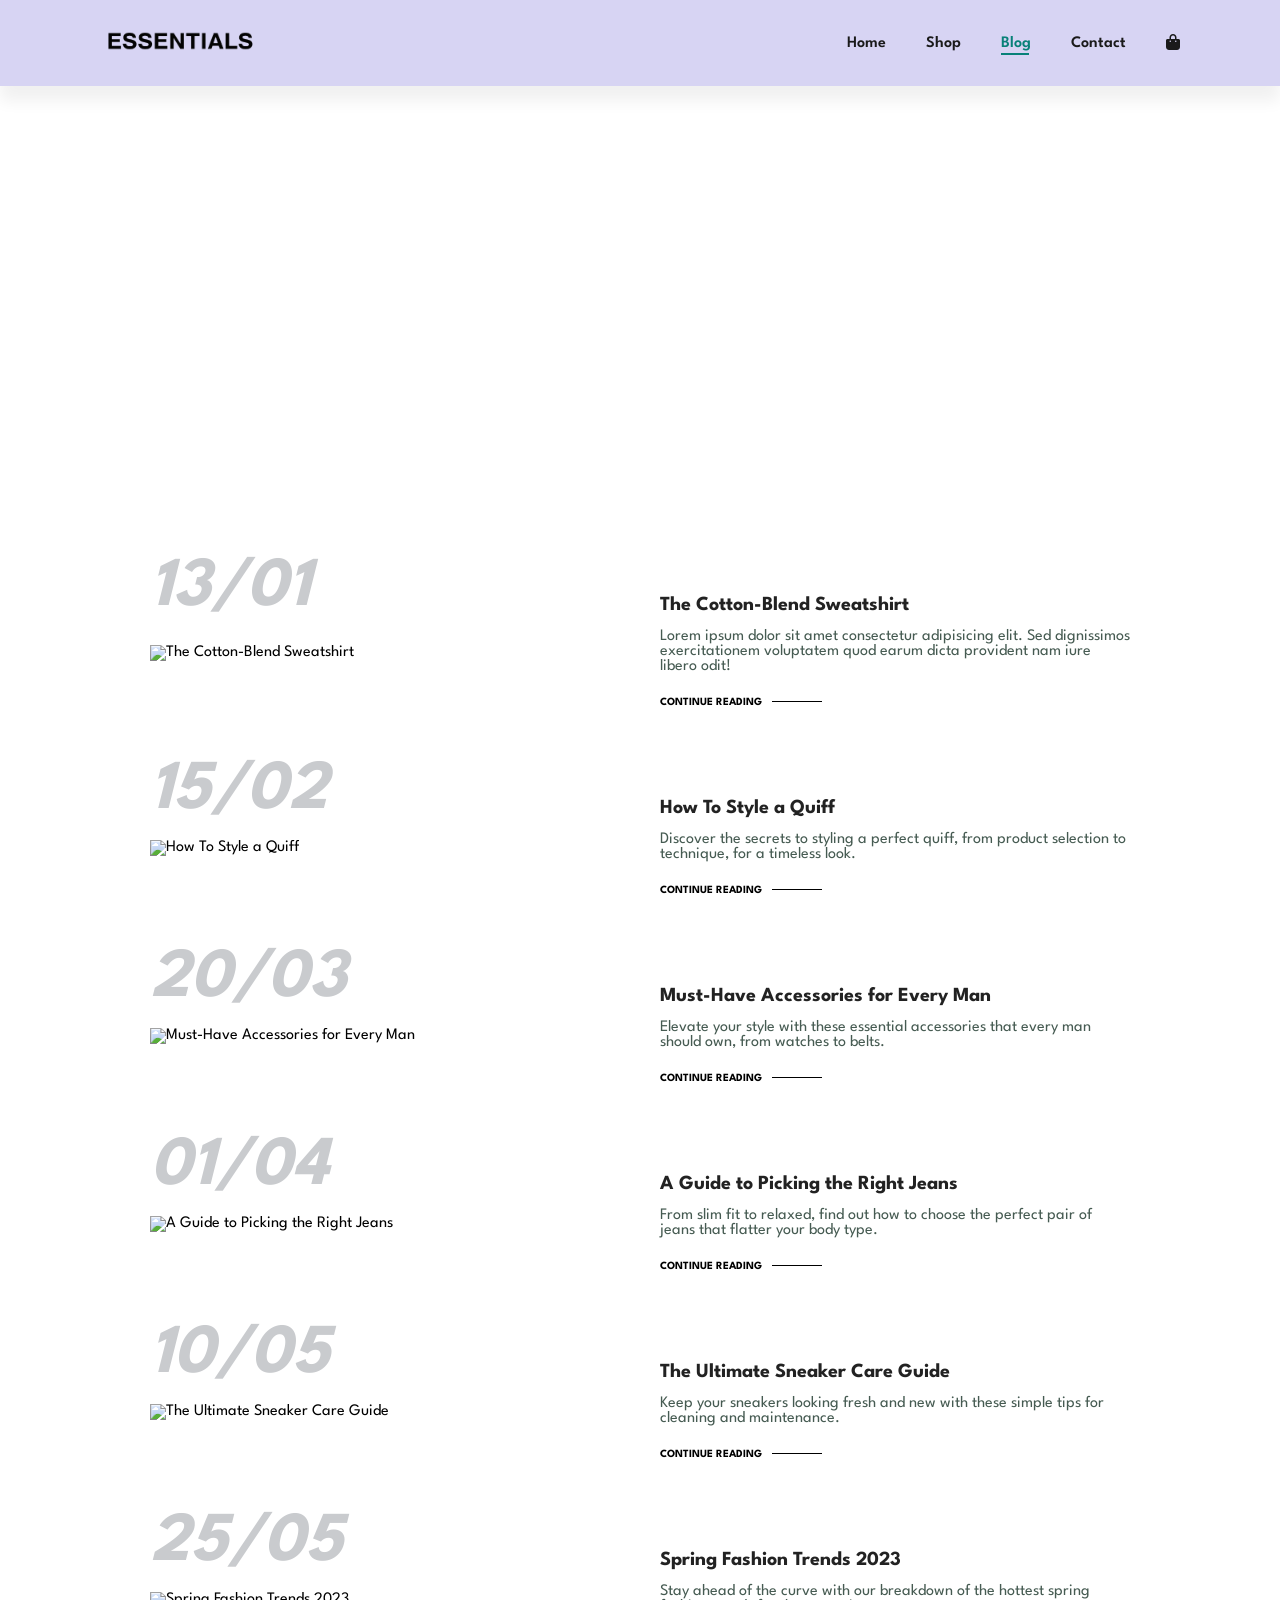
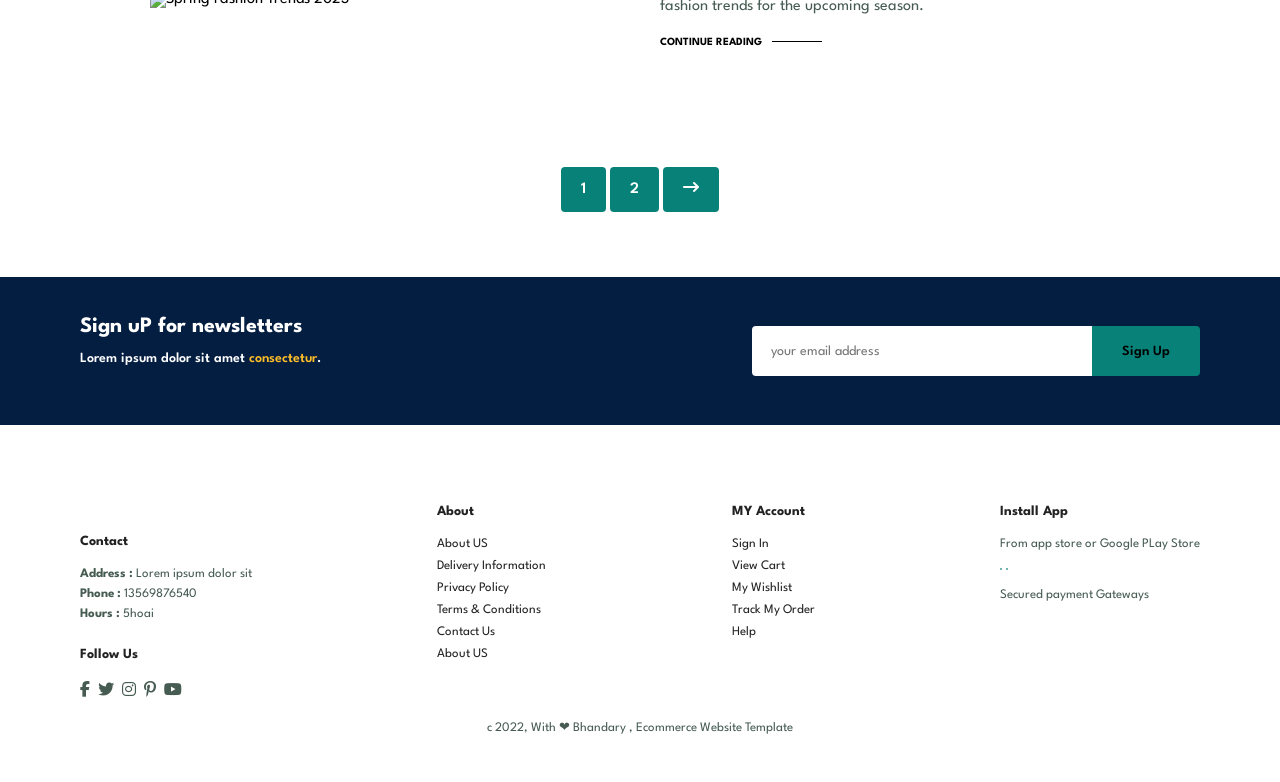
==== blog.html @ 312e74ff "Add files via upload" ====
<!DOCTYPE html>
<html lang="en">
<head>
    <meta charset="UTF-8">
    <meta http-equiv="X-UA-Compatible" content="IE=edge">
    <meta name="viewport" content="width=device-width, initial-scale=1.0">
    <title>Ecommerce Website</title>
    

    <link rel="stylesheet" href="https://cdnjs.cloudflare.com/ajax/libs/font-awesome/6.2.0/css/all.min.css" />
    <link rel="stylesheet" href="style.css">
    <script>
    // Initialize the digitalData object and its main sub-objects
    window.digitalData = window.digitalData || {};
    window.digitalData.page = window.digitalData.page || {};
    window.digitalData.page.pageInfo = window.digitalData.page.pageInfo || {};
    window.digitalData.product = window.digitalData.product || {};
    window.digitalData.transaction = window.digitalData.transaction || {};
    window.digitalData.form = window.digitalData.form || {};
    window.digitalData.event = window.digitalData.event || []; // For custom event tracking
    </script>
    <script>
    window.digitalData.page.pageInfo.pageCategory = 'Blog Page';
    window.digitalData.page.pageInfo.pageName = 'Blog: Article List';
    </script>
</head>

<body>
    <section id="header">
        <a href="./index.html"><img src="./Essentials Logo.png" class="logo" alt=""  width="200"></a>

        <div>
            <ul id="navbar">
                <a href="#" id="close"><i class='fa fa-close'></i></a>
                <li><a href="index.html">Home</a></li>
                <li><a href="shop.html">Shop</a></li>
                <li><a class="active" href="blog.html">Blog</a></li>
                <li><a href="contact.html">Contact</a></li>
                <li id="lg-bag"><a href="cart.html"><i class="fa fa-shopping-bag" aria-hidden="true"></i></a></li>
            </ul>
        </div>
        <div id="mobile">
            <a href="cart.html"><i class="fa fa-shopping-bag" aria-hidden="true"></i></a>
            <i id="bar" class="fa fa-bars" aria-hidden="true"></i>      
                 
        </div>
    </section>

    <section id="page-header" class="blog-header">
        <h2>#Read More</h2>
        <p>READ MORE Lorem ipsum dolor sit amet consectetu</p>
        <a href="#" class="to-top">
            <i class="fas fa-chevron-up"></i>
        </a>
    </section>
    <section id="blog" class="section-p1">
        <div id="blog-container">
            </div>
    </section>
   
    <section id="pagination" class="section-p1">
        <a href="#">1</a>
        <a href="#">2</a>
        <a href="#"><i class="fa fa-long-arrow-right" aria-hidden="true"></i></a>
    </section>

    <section id="newsletter" class="section-p1 section-m1">
        <div class="newstext">
            <h4>Sign uP for newsletters</h4>
            <p>Lorem ipsum dolor sit amet <span>consectetur</span>.</p>
        </div>
        <div class="form">
            <input type="text" placeholder="your email address">
            <button class="normal">Sign Up</button>
        </div>
    </section>

   <footer class="section-p1">
    <div class="col">
        <img class="logo" src="img/logo.png" alt="">
        <h4>Contact</h4>
        <p><strong>Address :</strong> Lorem ipsum dolor sit</p>
        <p><strong>Phone :</strong> 13569876540</p>
        <p><strong>Hours :</strong> 5hoai</p>
        <div class="follow">
            <h4>Follow Us</h4>
            <div class="icon">
                <i class="fab fa-facebook-f"></i>
                <i class="fab fa-twitter"></i>
                <i class="fab fa-instagram"></i>
                <i class="fab fa-pinterest-p"></i>
                <i class="fab fa-youtube"></i>
            </div>
        </div>
    </div>

    <div class="col">
        <h4>About</h4>
        <a href="#">About US</a>
        <a href="#">Delivery Information</a>
        <a href="#">Privacy Policy</a>
        <a href="#">Terms & Conditions</a>
        <a href="#">Contact Us</a>
        <a href="#">About US</a>
    </div>

    <div class="col">
        <h4>MY Account</h4>
        <a href="#">Sign In</a>
        <a href="#">View Cart</a>
        <a href="#">My Wishlist</a>
        <a href="#">Track My Order</a>
        <a href="#">Help</a>
    </div>


    <div class="col install">
        <h4>Install App</h4>
        <p>From app store or Google PLay Store</p>
        <div class="row">
            <img src="img/pay/app.jpg" alt="">
            <img src="img/pay/play.jpg" alt="">
        </div>
        <p>Secured payment Gateways</p>
        <img src="img/pay/pay.png" alt="">
    </div>

    <div class="copyright">
        <p>c 2022, With ❤ Bhandary ,  Ecommerce Website Template</p>
    </div>

   </footer>

    <script src="script.js"></script>
</body>
</html>
---- style.css ----
@import url("https://fonts.googleapis.com/css2?family=Spartan:wght@100;200;300;400;500;600;700;800;900&display=swap");
* {
  margin: 0;
  padding: 0;
  box-sizing: border-box;
  font-family: "Spartan", sans-serif;
}

html {
  scroll-behavior: smooth;
}

h1 {
  font-size: 50px;
  line-height: 64px;
  color: #222;
}

h2 {
  font-size: 46px;
  line-height: 54px;
  color: #222;
}

h4 {
  font-size: 20px;
  color: #222;
}

h6 {
  font-weight: 700;
  font-size: 12px;
}

p {
  font-size: 16px;
  color: #465b52;
  margin: 15px 0 20px 0;
}

.section-p1 {
  padding: 40px 80px;
}

.section-m1 {
  margin: 40px 0;
}

button.normal {
  font-size: 14px;
  font-weight: 600;
  padding: 15px 30px;
  color: #000;
  background-color: #fff;
  border-radius: 4px;
  cursor: pointer;
  border: none;
  outline: none;
  transition: 0.2s;
}

button.white {
  font-size: 13px;
  font-weight: 600;
  padding: 11px 18px;
  color: #ffff;
  background-color: transparent;
  cursor: pointer;
  border: 1px solid #fff;
  outline: none;
  transition: 0.2s;
}

body {
  width: 100%;
}

/* Header Start*/

#header {
  display: flex;
  align-items: center;
  justify-content: space-between;
  padding: 20px 80px;
  background: #d7d4f3;
  box-shadow: 0 15px 15px rgba(0, 0, 0, 0.06);
  z-index: 999;
  position: sticky;
  top: 0;
  left: 0;
}

#navbar {
  display: flex;
  align-items: center;
  justify-content: center;
}

#navbar li {
  list-style: none;
  padding: 0 20px;
  position: relative;
}
#navbar li a {
  text-decoration: none;
  font-size: 16px;
  font-weight: 600;
  color: #1a1a1a;
  transition: 0.3s ease;
}

#navbar li a:hover,
#navbar li a.active {
  color: #088178;
}

#navbar li a.active::after,
#navbar li a:hover::after {
  content: "";
  width: 40%;
  height: 2px;
  background-color: #088178;
  position: absolute;
  bottom: -4px;
  left: 20px;
}

#mobile {
  display: none;
  align-items: center;
}

#close {
  display: none;
}

/* Home Page*/

/* Add these styles to your style.css file */

#hero-video {
    position: relative; /* Allows child elements to be positioned relative to this section */
    width: 100%;
    height: 100vh; /* Make it full viewport height */
    overflow: hidden; /* Hide any overflow from the video */
    display: flex; /* Use flexbox to center content */
    align-items: center; /* Center content vertically */
    justify-content: center; /* Center content horizontally */
    text-align: center; /* Center text within the content div */
    color: #fff; /* Example: text color over video */
}

#banner-video {
    position: absolute;
    top: 0;
    left: 0;
    width: 100%;
    height: 100%;
    object-fit: cover; /* This is key: scales the video to cover the entire container */
    z-index: -1; /* Puts the video behind the content */
}

.hero-content {
    position: relative; /* Ensure content is on top of the video */
    z-index: 1; /* Bring content forward */
    /* Add padding if needed to prevent content from touching edges on smaller screens */
    padding: 20px; 
}

/* You will likely need to adjust existing styles for h1, h2, h4, p, button, .to-top 
   that were previously applied to #hero to now apply to .hero-content or its children.
   For example, if #hero h2 had specific styles, you might need to change it to .hero-content h2.
*/

/* Example adjustments for text if needed for visibility over video */
#hero-video h4 {
    color: #fff; /* Ensure text is visible over the video */
    font-size: 20px; /* Example adjustment */
}

#hero-video h2 {
    color: #fff;
    font-size: 45px; /* Example adjustment */
}

#hero-video h1 {
    color: #088178; /* Example specific color for H1 */
    font-size: 50px; /* Example adjustment */
}

#hero-video p {
    color: #fff;
    font-size: 18px;
}

#hero-video button {
    /* Ensure your button styles are appropriate for the video background */
    background-color: #088178; /* Example background for the button */
    color: #fff;
    border: none;
    padding: 15px 30px;
    font-size: 16px;
    cursor: pointer;
}

/* Also adjust for the 'to-top' link if its position was relative to #hero */
#hero-video .to-top {
    position: absolute; /* Or relative, depending on desired behavior */
    bottom: 20px; /* Example positioning */
    right: 20px;
    z-index: 2; /* Ensure it's above other content if needed */
    color: #fff; /* Make sure it's visible */
}

/* Consider adding a transparent overlay to the video to improve text readability */
#hero-video::before {
    content: '';
    position: absolute;
    top: 0;
    left: 0;
    width: 100%;
    height: 100%;
    background: rgba(0, 0, 0, 0.4); /* Darkens the video slightly */
    z-index: 0; /* Between video and content */
}

#hero {
  background-image: url("img/hero4.png");
  height: 90vh;
  width: 100%;
  background-size: cover;
  background-position: top 25% right 0;
  padding: 0 80px;
  display: flex;
  flex-direction: column;
  align-items: flex-start;
  justify-content: center;
}

#hero h4 {
  padding-bottom: 15px;
}

#hero h1 {
  color: #088178;
}

#hero button {
  background-image: url("img/button.png");
  background-color: transparent;
  color: #088178;
  border: 0;
  padding: 14px 80px 14px 65px;
  background-repeat: no-repeat;
  cursor: pointer;
  font-weight: 700;
  font-size: 15px;
}

.to-top {
  background: rgb(219, 45, 45);
  position: fixed;
  bottom: 16px;
  right: 29px;
  width: 50px;
  height: 50px;
  border-radius: 50%;
  display: flex;
  align-items: center;
  justify-content: center;
  align-items: center;
  font-size: 32px;
  color: #1f1f1f;
  text-decoration: none;
  opacity: 0;
  pointer-events: none;
  transition: all 0.4s;
}

.to-top.active {
  bottom: 32px;
  pointer-events: auto;
  opacity: 1;
}

.to-top--title {
  width: inherit;
  font-weight: bolder;
  font-size: 0.6rem;
  text-align: center;
  color: inherit;
  margin: auto;
}

.to-top--title:hover {
  transform: scale(1.1);
}

#feature {
  display: flex;
  align-items: center;
  justify-content: space-between;
  flex-wrap: wrap;
}

#feature .fe-box {
  width: 180px;
  text-align: center;
  padding: 25px 15px;
  box-shadow: 20px 20px 34px rgba(0, 0, 0, 0.03);
  border: 1px solid #cce7d0;
  border-radius: 4px;
  margin: 15px 0;
}

#feature .fe-box:hover {
  box-shadow: 10px 10px 54px rgba(70, 62, 221, 0.1);
}
#feature .fe-box img {
  width: 100%;
  margin-bottom: 10px;
}

#feature .fe-box h6 {
  display: inline-block;
  padding: 9px 8px 6px 8px;
  line-height: 1;
  border-radius: 4px;
  color: #fff;
  background-color: #79b5bd;
}

#feature .fe-box:nth-child(2) h6 {
  background-color: #a76186;
}

#feature .fe-box:nth-child(3) h6 {
  background-color: #98b46b;
}

#feature .fe-box:nth-child(4) h6 {
  background-color:  #7db0d3;
}

#feature .fe-box:nth-child(5) h6 {
  background-color: #a697be;
}

#feature .fe-box:nth-child(6) h6 {
  background-color: #d4a187;
}

#product1 {
  text-align: center;
}

#product1 .pro-container {
  display: flex;
  justify-content: space-between;
  padding-top: 20px;
  flex-wrap: wrap;
}

#product1 .pro {
  width: 23%;
  min-width: 250px;
  padding: 10px 12px;
  border: 1px solid #cce7d0;
  border-radius: 25px;
  cursor: pointer;
  box-shadow: 20px 20px 30px rgba(0, 0, 0, 0.02);
  margin: 15px 0;
  transition: 0.2s ease;
  position: relative;
}

#product1 .pro:hover {
  width: 23%;
  min-width: 250px;
  padding: 10px 12px;
  border: 1px solid #cce7d0;
  border-radius: 25px;
  cursor: pointer;
  margin: 15px 0;
  transition: 0.2s ease;
  box-shadow: 20px 20px 30px rgba(0, 0, 0, 0.06);
}

#product1 .pro img {
  width: 100%;
  border-radius: 20px;
}

#product1 .pro .des {
  text-align: start;
  padding: 10px 0;
}

#product1 .pro .des span {
  color: #27278f;
  font-size: 12px;
}

#product1 .pro .des h5 {
  padding-top: 7px;
  color: #1a1a1a;
  font-size: 14px;
}

#product1 .pro .des i {
  font-size: 12px;
  color: rgb(243, 181, 25);
}

#product1 .pro .des h4 {
  padding-top: 7px;
  font-size: 15px;
  font-weight: 700;
  color: #088178;
}

#product1 .pro .cart {
  width: 40px;
  height: 40px;
  line-height: 40px;
  border-radius: 50px;
  background-color: e8f6ea;
  font-weight: 500;
  color: #088178;
  border: 1px solid #cce7d0;
  position: absolute;
  bottom: 20px;
  right: 10px;
}

#banner {
  display: flex;
  flex-direction: column;
  justify-content: center;
  align-items: center;
  text-align: center;
  background-image: url(img/banner/b2.jpg);
  width: 100%;
  height: 40vh;
  background-size: cover;
  background-position: center;
}

#banner h4 {
  color: #fff;
  font-size: 16px;
}

#banner h2 {
  color: #fff;
  font-size: 30px;
  padding: 10px 0;
}

#banner h2 span {
  color: red;
}

#banner button:hover {
  background-color: #088178;
  color: #fff;
}

#sm-banner {
  display: flex;
  justify-content: space-between;
  flex-wrap: wrap;
}
#sm-banner .banner-box {
  display: flex;
  flex-direction: column;
  justify-content: center;
  align-items: flex-start;
  background-image: url(img/banner/b17.jpg);
  min-width: 600px;
  height: 50vh;
  background-size: cover;
  background-position: center;
  padding: 30px;
  position: relative;
}

#sm-banner .banner-box2 {
  background-image: url(img/banner/b10.jpg);
}

#sm-banner h4 {
  color: #fff;
  font-size: 20px;
  font-weight: 300;
}

#sm-banner h2 {
  color: #fff;
  font-size: 28px;
  font-weight: 800;
}

#sm-banner span {
  color: #fff;
  font-size: 14px;
  font-weight: 500;
  padding-bottom: 15px;
}

#sm-banner .banner-box:hover button {
  background-color: #088178;
  border: 1px solid #088178;
}

#banner3 {
  display: flex;
  justify-content: space-between;
  flex-wrap: wrap;
  padding: 0 80px;
}

#banner3 .banner-box {
  display: flex;
  flex-direction: column;
  justify-content: center;
  align-items: flex-start;
  background-image: url(img/banner/b7.jpg);
  min-width: 30%;
  height: 30vh;
  background-size: cover;
  background-position: center;
  padding: 20px;
  margin-bottom: 20px;
}

#banner3 .banner-box2 {
  background-image: url(img/banner/b4.jpg);
}

#banner3 .banner-box3 {
  background-image: url(img/banner/b18.jpg);
}

#banner3 h2 {
  color: #fff;
  font-weight: 900;
  font-size: 22px;
}

#banner3 h3 {
  color: #ec544e;
  font-weight: 800;
  font-size: 15px;
}

#newsletter {
  display: flex;
  justify-content: space-between;
  flex-wrap: wrap;
  align-items: center;
  background-image: url("img/banner/b14.png");
  background-repeat: no-repeat;
  background-position: 20% 30%;
  background-color: #041e42;
}

#newsletter h4 {
  font-size: 22px;
  font-weight: 700;
  color: #fff;
}

#newsletter p {
  font-size: 14px;
  font-weight: 600;
  color: #fff;
}

#newsletter p span {
  color: #ffbd27;
}
#newsletter .form {
  display: flex;
  width: 40%;
}

#newsletter input {
  height: 3.125rem;
  padding: 0 1.25em;
  font-size: 14px;
  width: 100%;
  border: 1px solid transparent;
  border-radius: 4px;
  outline: none;
  border-top-right-radius: 0;
  border-bottom-right-radius: 0;
}

#newsletter button {
  background-color: #088178;
  color: #000;
  white-space: nowrap;
  border-top-left-radius: 0;
  border-bottom-left-radius: 0;
}

footer {
  display: flex;
  flex-wrap: wrap;
  justify-content: space-between;
}

footer .col {
  display: flex;
  flex-direction: column;
  align-items: flex-start;
  margin-bottom: 20px;
}

footer .logo {
  margin-bottom: 30px;
}

footer h4 {
  font-size: 14px;
  padding-bottom: 20px;
}

footer p {
  font-size: 13px;
  margin: 0 0 8px 0;
  /* border: 4px solid blue; */
}

footer a {
  font-size: 13px;
  text-decoration: none;
  color: #222;
  margin-bottom: 10px;
}

footer p .fa {
  /* margin-top: 12px; */
  /* border: 2px solid red; */
  font-size: 1.1rem;
  align-self: flex-start;
  color: #088178;
  margin-right: 10px;
  margin: 5px;
}

footer .follow {
  margin-top: 20px;
}

footer .follow i {
  color: #465b52;
  padding-right: 4px;
  cursor: pointer;
}

footer .install .row img {
  border: 1px solid #088178;
  border-radius: 6px;
  cursor: pointer;
}

footer .install img {
  margin: 10px 0 15px 0;
  cursor: pointer;
}

footer .follow i:hover,
footer a:hover {
  color: #088178;
}

footer .copyright {
  width: 100%;
  text-align: center;
}

/* Shop Page*/
#page-header {
  background-image: url(img/banner/b1.jpg);
  width: 100%;
  height: 40vh;
  background-size: cover;
  display: flex;
  text-align: center;
  justify-content: center;
  flex-direction: column;
  padding: 14px;
}

#page-header h2,
#page-header p {
  color: #fff;
}

#pagination {
  text-align: center;
}

#pagination a {
  text-decoration: none;
  background-color: #088178;
  padding: 15px 20px;
  border-radius: 4px;
  color: #fff;
  font-weight: 600;
}

#pagination a i {
  font-size: 16px;
  font-weight: 600;
}

/* Single Product*/

#prodetails {
  display: flex;
  margin-top: 20px;
}
#prodetails .single-pro-details {
  width: 50%;
  padding-top: 30px;
}

#prodetails .single-pro-details h4 {
  padding: 40px 0 20px 0;
}

#prodetails .single-pro-details h2 {
  font-size: 20px;
}
#prodetails .single-pro-details select {
  display: block;
  padding: 5px 10px;
  margin-bottom: 10px;
}

#prodetails .single-pro-details input {
  width: 50px;
  height: 47px;
  padding-left: 10px;
  font-size: 16px;
  margin-right: 10px;
}

#prodetails .single-pro-details button {
  background-color: #088178;
  color: #fff;
}

#prodetails .single-pro-details input:focus {
  outline: none;
}

#prodetails .single-pro-details span {
  line-height: 25px;
}

#prodetails .single-pro-image {
  width: 40%;
  margin-right: 50px;
}

.small-img-group {
  display: flex;
  justify-content: space-between;
}

.small-img-col {
  flex-basis: 24%;
  cursor: pointer;
}

/* Blog page*/

#page-header.blog-header {
  background-image: url(img/banner/b19.jpg);
}

#blog {
  padding: 150px 150px 0 150px;
}

#blog .blog-box {
  display: flex;
  align-items: center;
  width: 100%;
  position: relative;
  padding-bottom: 90px;
}

#blog .blog-img {
  width: 50%;
  margin-right: 40px;
}

#blog img {
  width: 100%;
  height: 300px;
  object-fit: cover;
}

#blog .blog-details {
  width: 50%;
}

#blog .blog-details a {
  text-decoration: none;
  font-size: 11px;
  color: #000;
  font-weight: 700;
  position: relative;
  transition: 0.3s;
}

#blog .blog-details a::after {
  content: "";
  height: 1px;
  width: 50px;
  background-color: #000;
  position: absolute;
  top: 4px;
  right: -60px;
}

#blog .blog-details a:hover {
  color: #088178;
}

#blog .blog-details a:hover::after {
  background-color: #088178;
}

#blog .blog-box h1 {
  position: absolute;
  font-style: italic;
  top: -40px;
  left: 0;
  font-size: 70px;
  font-weight: 700;
  color: #c9cbce;
  z-index: -1;
}

/* About Page*/
#page-header.about-header {
  background-image: url("img/about/banner.png");
}

#about-head {
  display: flex;
  align-items: center;
}
#about-head div {
  padding-left: 40px;
}
#about-head img {
  width: 50%;
  height: auto;
}

#about-app {
  text-align: center;
}

#about-app .video {
  width: 70%;
  height: 100%;
  margin: 30px auto 0 auto;
}

#about-app .video video {
  width: 100%;
  height: 100%;
  border-radius: 20px;
}

/* Contact Page*/

#contact-details {
  display: flex;
  align-items: center;
  justify-content: space-between;
}

#contact-details .details {
  width: 40%;
}

#contact-details .details span,
#form-details form span {
  font-size: 12px;
}

#contact-details .details h2,
#form-details form h2 {
  font-size: 26px;
  line-height: 35px;
  padding: 20px 0;
}

#contact-details .details h3 {
  font-size: 16px;
  padding-bottom: 15px;
}

#contact-details .details li {
  list-style: none;
  display: flex;
  padding: 10px 0;
}

#contact-details .details li i {
  font-size: 14px;
  padding-right: 22px;
}

#contact-details .details li p {
  margin: 0;
  font-size: 14px;
}

#contact-details .map {
  width: 55%;
  height: 400px;
}

#contact-details .map iframe {
  width: 100%;
  height: 100%;
}

#form-details {
  width: 80%;
  margin: 30px auto;
  display: flex;
  justify-content: space-evenly;
  /* margin: 30px 0; */
  padding: 30px 20px;
  border: 1px solid #e1e1e1;
  border-radius: 20px;
}

#form-details form {
  width: 65%;
  /* padding: 0 10px; */
  display: flex;
  flex-direction: column;
  align-items: flex-start;
  /* border: 3px solid red; */
}

#form-details form input,
#form-details form textarea {
  width: 100%;
  padding: 15px;
  outline: none;
  margin-bottom: 20px;
  border: 1px solid #e1e1e1;
}

#form-details form button {
  background-color: #088178;
  color: #fff;
}
#form-details .people {
  /* border: 2px solid blue; */
  display: flex;
  flex-direction: column;
  /* justify-content: space-between; */
}

#form-details .people div {
  /* height: 45%; */
  padding: 0 5px;
  display: flex;
  align-items: center;
  /* border: 3px solid red; */
  flex: 1;
}
#form-details .people div:first-child,
#form-details .people div:nth-child(2) {
  border-bottom: 1px solid #e1e1e1;
}

#form-details .people div img {
  width: 65px;
  height: 65px;
  object-fit: cover;
  margin-right: 15px;
}

#form-details .people div p {
  margin: 0;
  font-size: 13px;
  line-height: 25px;
}

#form-details .people div p span {
  display: block;
  font-size: 16px;
  font-weight: 600;
  color: #000;
}

/* Cart Page (cart items details)*/
.small-container {
  padding: 50px 30px;
  width: 80%;
  margin: auto;
  /* border: 2px solid red; */
}
table {
  width: 100%;
  border-collapse: collapse;
  /* border: 3px solid blue; */
}
.cart-info {
  display: flex;
  flex-wrap: wrap;
  /* border: 3px solid green; */
}
th {
  text-align: left;
  padding: 10px 5px;
  color: #fff;
  background-color: rgb(6, 85, 103);
  font-weight: normal;
  /* border: 3px solid red; */
}
td {
  padding: 10px 5px;
  /* border: 2px solid black; */
}
td input {
  width: 50px;
  height: 30px;
  padding: 5px;
  /* padding: 8px 3px 8px 7px; */
}
td a {
  color: rgb(6, 85, 103);
  font-size: 12px;
  text-decoration: none;
}
td img {
  width: 120px;
  height: 120px;
  /* width: 100%; */
  display: inline-block;
  margin-right: 10px;
}
.total-price {
  display: flex;
  justify-content: flex-end;
  /* border: 2px solid blue; */
}
.total-price table {
  border-top: 3px solid rgb(6, 85, 103);
  width: 100%;
  max-width: 400px;
  /* border: 2px solid red; */
}
td:last-child {
  text-align: right;
}
th:last-child {
  text-align: right;
}
.total-price tr:last-child {
  margin-top: 50px;
  /* border: 2px solid blue; */
  /* padding-top: 200px; */
}

.total-price tr:last-child td {
  background-color: rgba(6, 85, 103, 0.578);
  color: #fff;
  /* margin-top: 0px; */
}



/* Start Media Query*/

@media (max-width: 799px) {
  .section-p1 {
    padding: 40px 40px;
  }
  #navbar {
    display: flex;
    flex-direction: column;
    align-items: flex-start;
    justify-content: flex-start;
    position: fixed;
    top: 0;
    right: -300px;
    height: 100vh;
    width: 300px;
    background-color: #e3e6f3;
    box-shadow: 0 40px 60px rgba(0, 0, 0, 0.1);
    padding: 80px 0 0 10px;
  }

  #navbar.active {
    right: 0px;
  }

  #navbar li {
    margin-bottom: 25px;
  }

  #mobile {
    display: flex;
    align-items: center;
  }

  #mobile i,
  a {
    color: #1a1a1a;
    font-size: 24px;
    padding-left: 20px;
  }

  #close {
    display: initial;
    position: absolute;
    top: 30px;
    left: 30px;
    color: #222;
    font-size: 24px;
  }

  #lg-bag {
    display: none;
  }

  #hero {
    height: 70vh;
    padding: 0 80px;
    background-position: top 30% right 30%;
  }

  #feature {
    justify-content: center;
  }

  #feature .fe-box {
    margin: 15px 15px;
  }

  #product1 .pro-container {
    justify-content: center;
  }

  #product1 .pro {
    margin: 20px;
  }

  #banner {
    height: 25vh;
  }

  #sm-banner .banner-box {
    min-width: 100%;
    height: 30vh;
  }

  #banner3 {
    padding: 0 40px;
  }

  #banner3 .banner-box {
    width: 28%;
  }

  #newsletter .form {
    width: 70%;
  }

  /* contact page  */

  #form-details {
    padding: 30px;
  }
  #form-details form {
    width: 50%;
  }
}

/* max-width:477px */

@media (max-width: 477px) {
  .section-p1 {
    padding: 20px;
  }

  #header {
    padding: 10px 30px;
  }

  h2 {
    font-size: 32px;
  }

  h1 {
    font-size: 38px;
  }

  #hero {
    padding: 0 20px;
    background-position: 55%;
  }

  #feature .fe-box {
    width: 155px;
    margin: 0 0 15px 0;
  }
  #feature {
    justify-content: space-around;
  }
  #product1 .pro {
    width: 100%;
  }
  #banner {
    height: 40vh;
  }
  #sm-banner .banner-box2 {
    margin-top: 20px;
  }
  #banner3 {
    padding: 0 20px;
  }
  #banner3 .banner-box {
    width: 100%;
  }
  #newsletter .form {
    width: 100%;
  }
  #newsletter {
    padding: 40px 20px;
  }
  footer .copyright {
    text-align: start;
  }

  /* SIngle product */

  #prodetails {
    display: flex;
    flex-direction: column;
  }
  #prodetails .single-pro-image {
    width: 100%;
    margin-right: 0px;
  }
  #prodetails .single-pro-details {
    width: 100%;
    padding: 2em;
  }

  /* blog page */

  #page-header {
    background-image: url(img/banner/b1.jpg);
    width: 100%;
    height: 40vh;
    background-size: cover;
    display: flex;
    text-align: center;
    justify-content: center;
    padding: 14px;
  }

  #blog .blog-box {
    display: flex;
    flex-direction: column;
    align-items: flex-start;
    width: 100%;
    position: relative;
    padding-bottom: 90px;
  }

  #blog {
    padding: 100px 20px 0 20px;
  }

  #blog .blog-img {
    width: 100%;
    margin-right: 0px;
    margin-bottom: 30px;
  }
  #blog .blog-details {
    width: 100%;
  }

  /* about page  */

  #about-head {
    flex-direction: column;
  }

  #about-head img {
    width: 100%;
    margin-bottom: 20px;
  }

  #about-head div {
    padding-left: 0px;
  }

  #about-app .video {
    width: 100%;
  }

  /* contact page  */
  #contact-details {
    display: flex;
    flex-direction: column;
  }
  #contact-details .details {
    width: 100%;
    margin-bottom: 30px;
  }

  #contact-details .map {
    width: 100%;
  }

  #form-details {
    margin: 10px;
    padding: 30px 10px;
    flex-wrap: wrap;
  }

  #form-details form {
    width: 100%;
    margin-bottom: 30px;
  }

  .cart-info p {
    display: none;
  }

  .to-top {
    padding-right: 18px;
  }
}
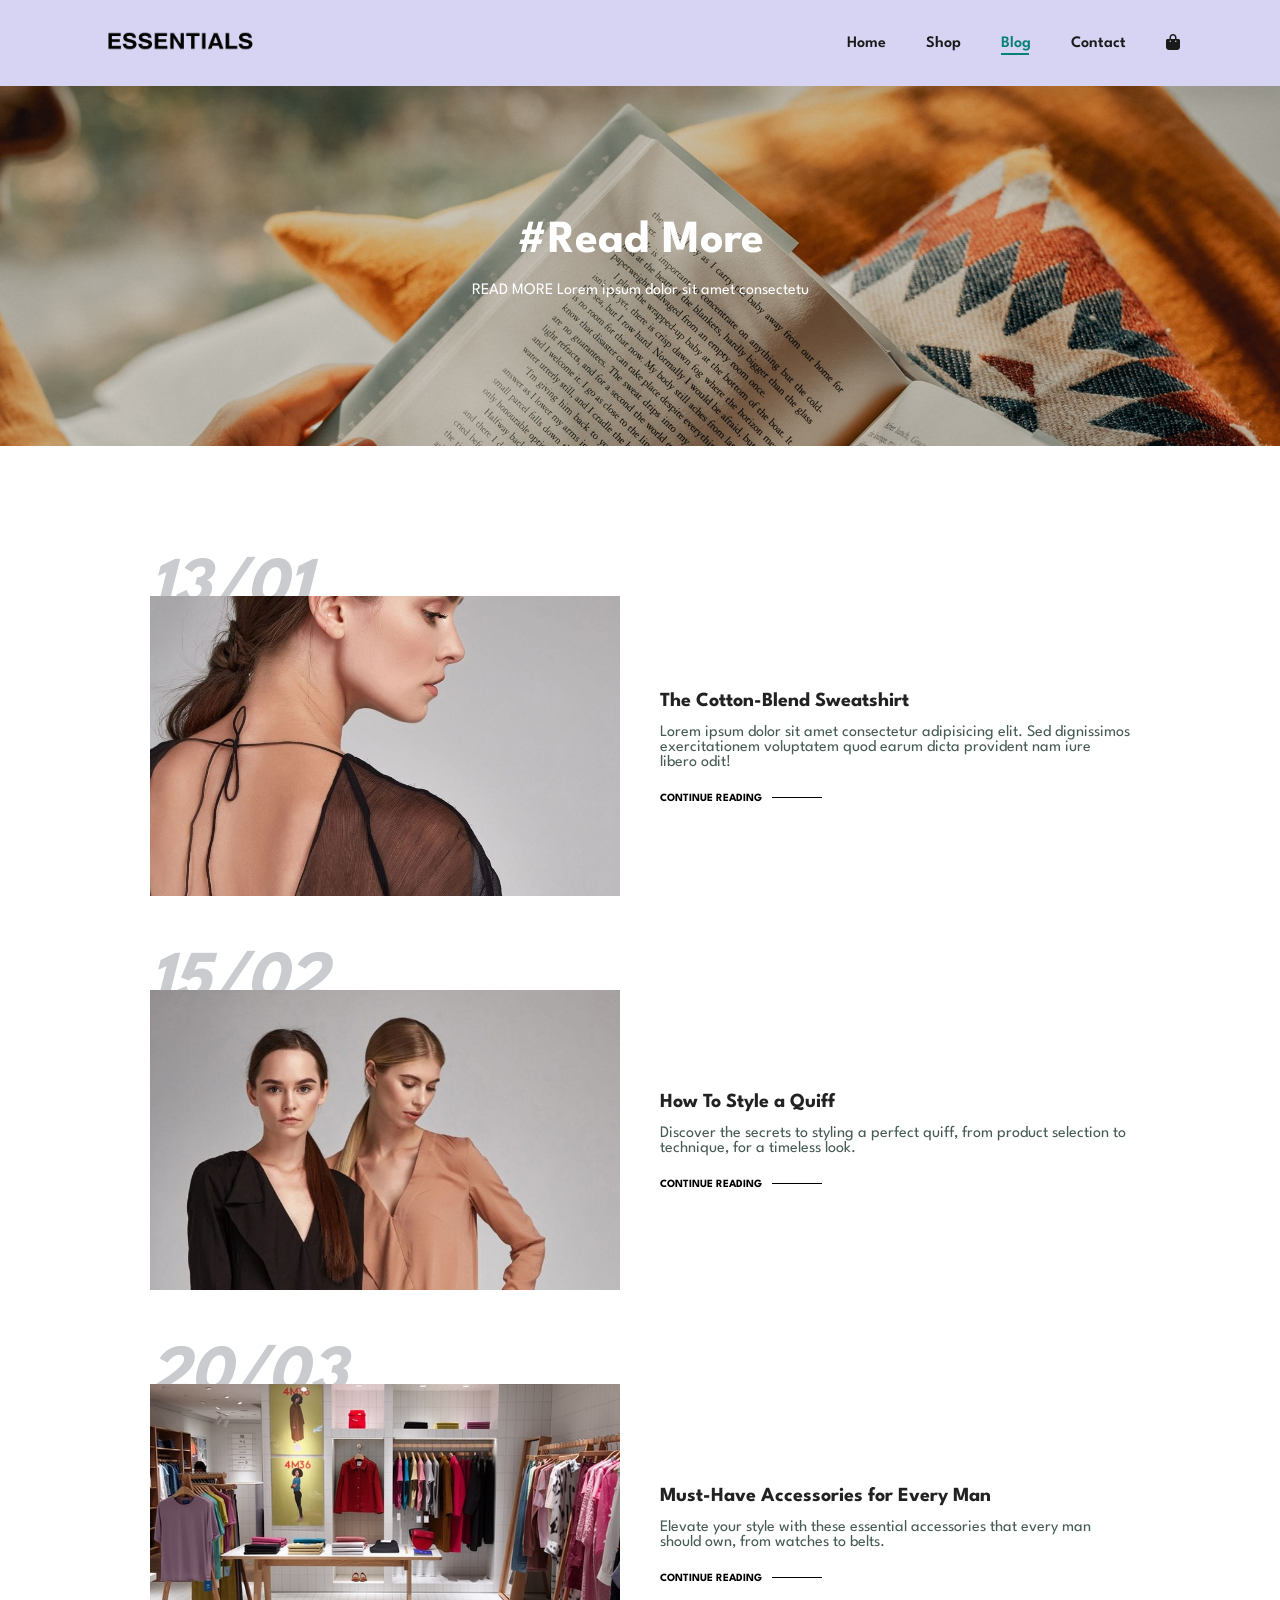
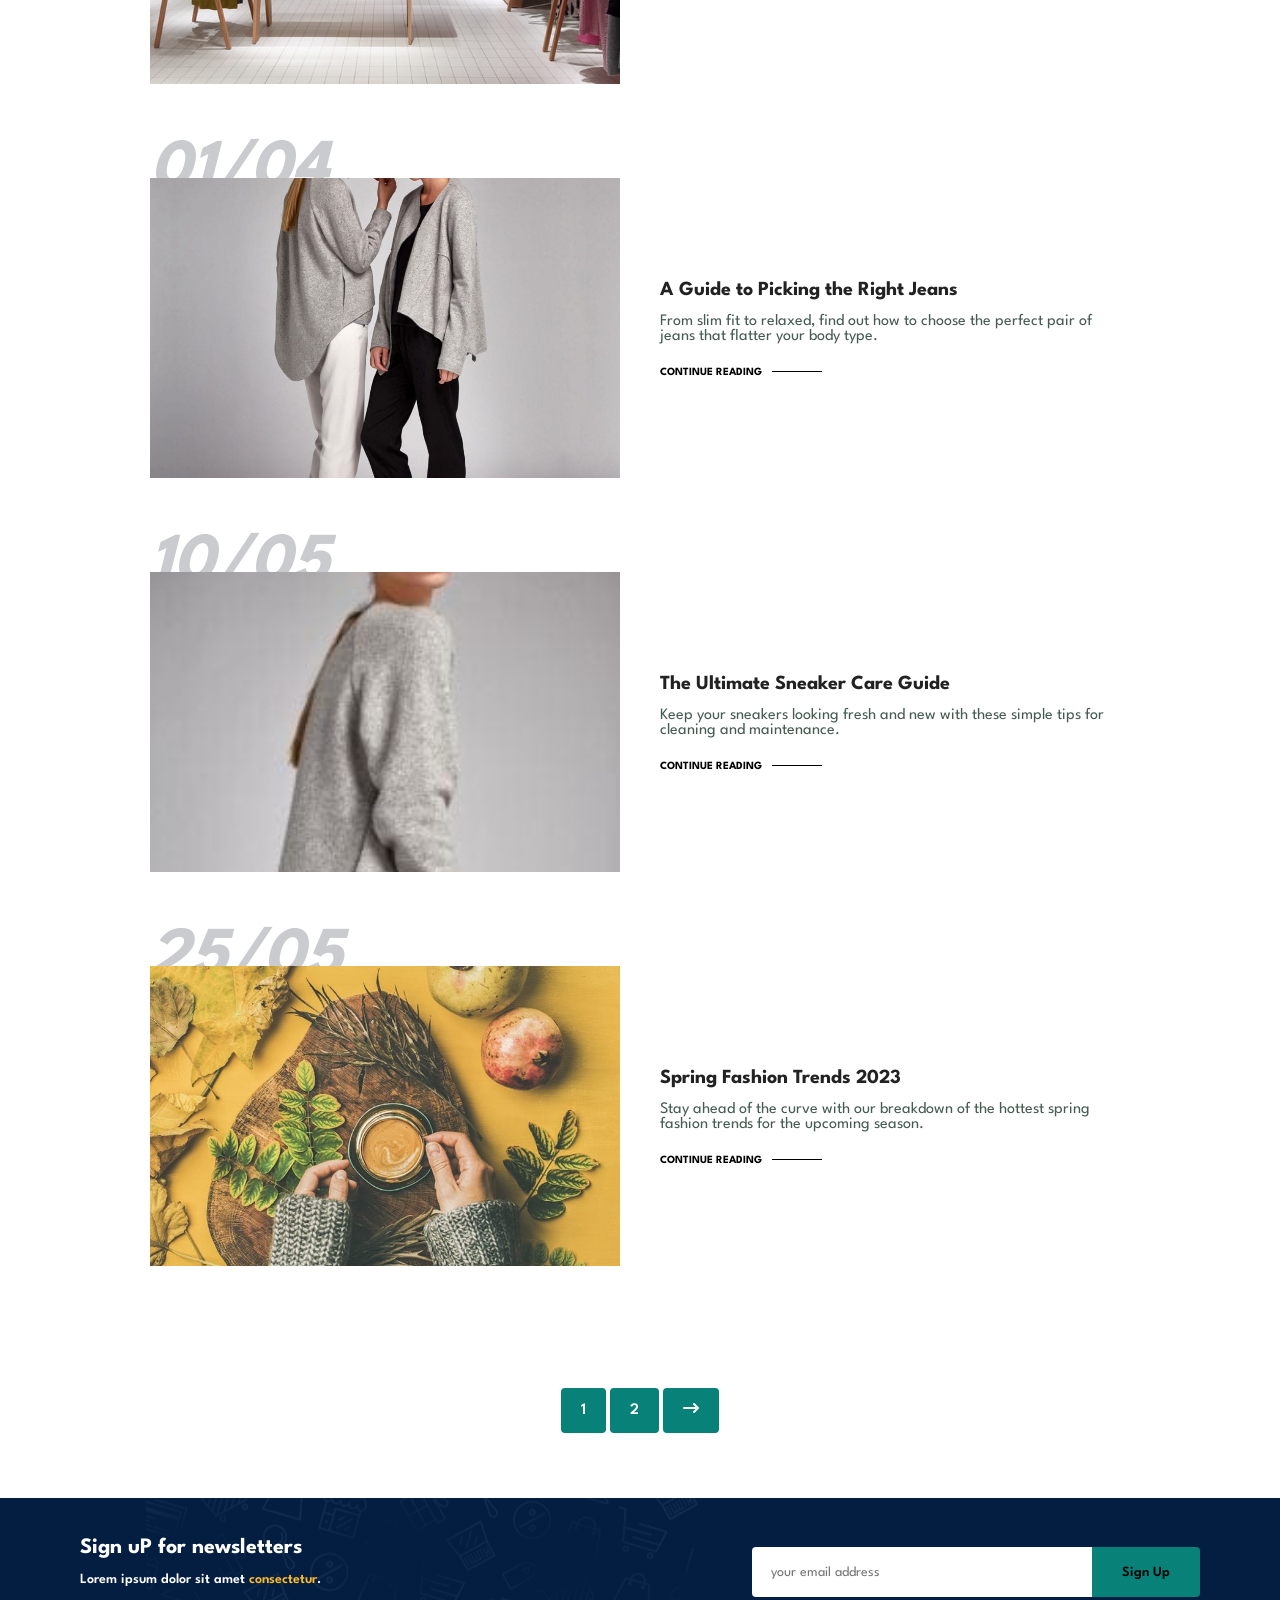
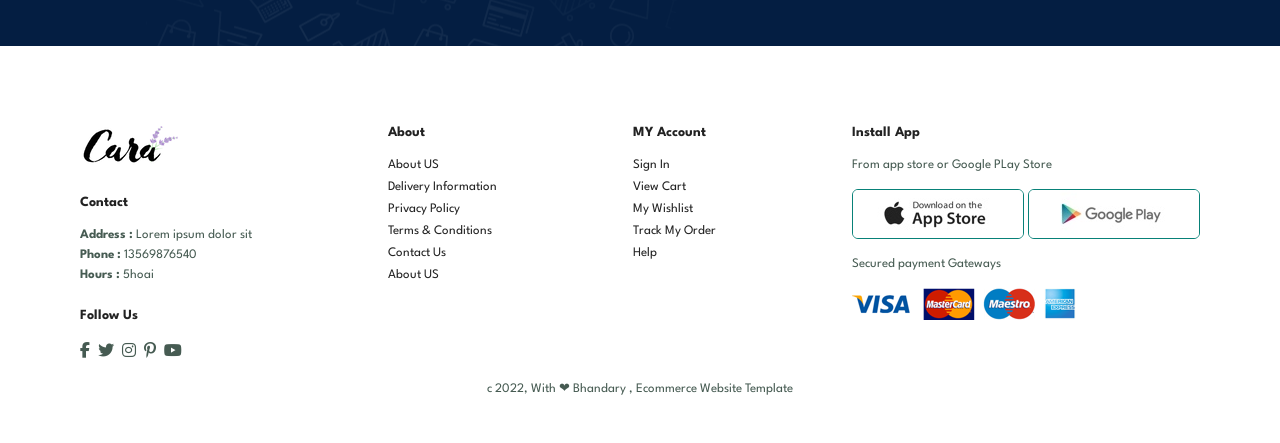
==== commit 5ef795a0: "Update blog.html" ====
--- a/blog.html
+++ b/blog.html
@@ -4,7 +4,7 @@
     <meta charset="UTF-8">
     <meta http-equiv="X-UA-Compatible" content="IE=edge">
     <meta name="viewport" content="width=device-width, initial-scale=1.0">
-    <title>Ecommerce Website</title>
+    <title>Blog</title>
     
 
     <link rel="stylesheet" href="https://cdnjs.cloudflare.com/ajax/libs/font-awesome/6.2.0/css/all.min.css" />
@@ -23,6 +23,7 @@
     window.digitalData.page.pageInfo.pageCategory = 'Blog Page';
     window.digitalData.page.pageInfo.pageName = 'Blog: Article List';
     </script>
+    <script src="https://assets.adobedtm.com/236ca7d75265/776e552dcbe0/launch-1c86aed4d59e-development.min.js" async></script>
 </head>
 
 <body>
